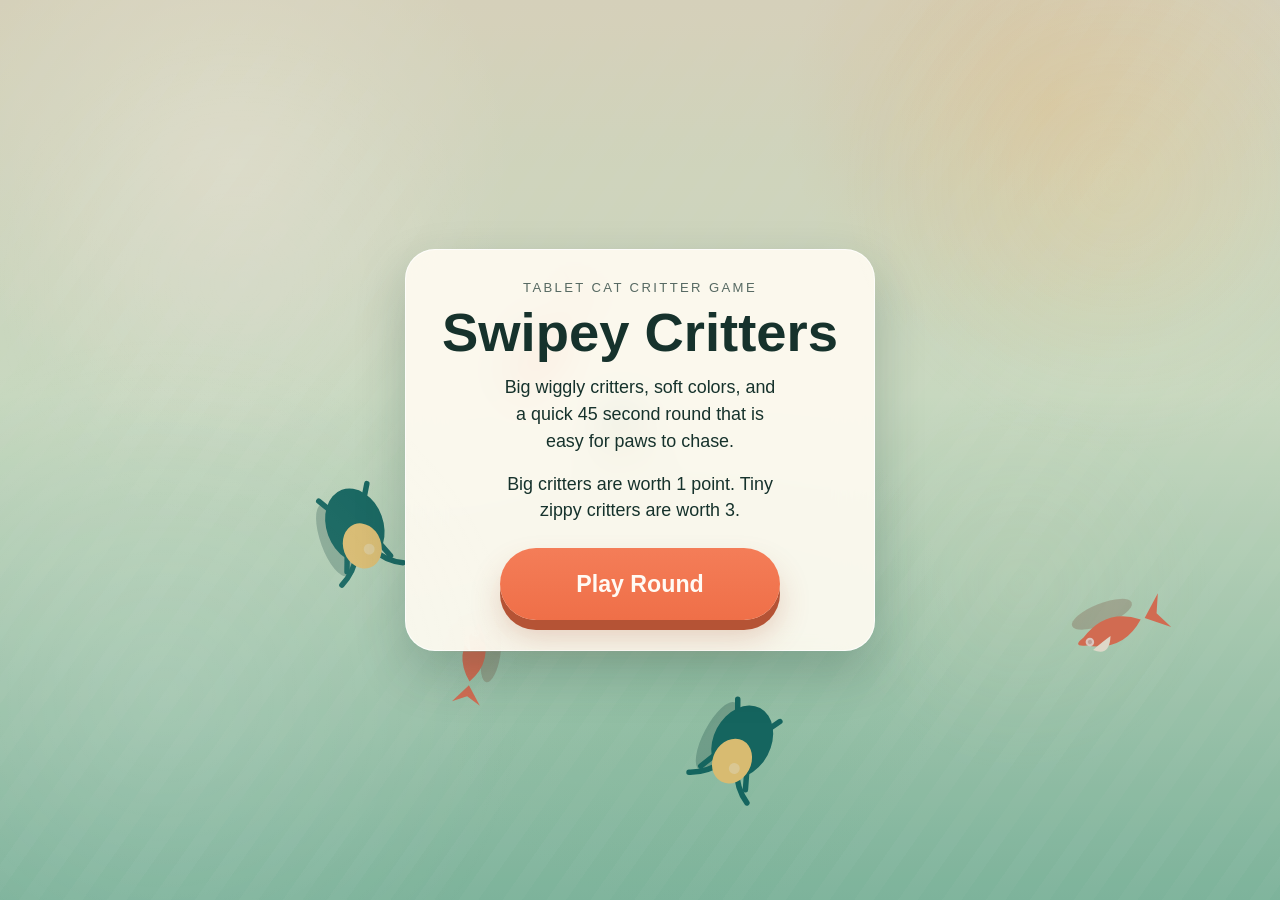
==== index.html @ 0ca6009b "Initial commit" ====
<!DOCTYPE html>
<html lang="en">
  <head>
    <meta charset="UTF-8" />
    <meta
      name="viewport"
      content="width=device-width, initial-scale=1, viewport-fit=cover, user-scalable=no"
    />
    <meta name="theme-color" content="#8fc8ad" />
    <title>Swipey Critters</title>
    <link rel="stylesheet" href="styles.css" />
  </head>
  <body data-phase="idle">
    <main class="app-shell">
      <canvas id="gameCanvas" aria-label="Cat critter game"></canvas>

      <section class="hud" aria-label="Round status">
        <div class="hud-chip">
          <span class="hud-label">Score</span>
          <strong class="hud-value" id="scoreValue">0</strong>
        </div>
        <div class="hud-chip">
          <span class="hud-label">Time</span>
          <strong class="hud-value" id="timeValue">45</strong>
        </div>
      </section>

      <section class="overlay is-visible" id="startOverlay" aria-live="polite">
        <div class="overlay-card">
          <p class="eyebrow">Tablet Cat Critter Game</p>
          <h1>Swipey Critters</h1>
          <p class="overlay-copy">
            Big wiggly critters, soft colors, and a quick 45 second round that is easy for paws to
            chase.
          </p>
          <p class="overlay-copy">
            Big critters are worth 1 point. Tiny zippy critters are worth 3.
          </p>
          <button class="play-button" id="startButton" type="button">Play Round</button>
        </div>
      </section>

      <section class="overlay" id="resultOverlay" aria-live="polite" aria-hidden="true">
        <div class="overlay-card">
          <p class="eyebrow">Round Complete</p>
          <h2>Final Score: <span id="finalScore">0</span></h2>
          <p class="overlay-copy">The critters are lined up and ready for another chase.</p>
          <button class="play-button" id="restartButton" type="button">Play Again</button>
        </div>
      </section>
    </main>

    <script src="script.js"></script>
  </body>
</html>
---- styles.css ----
:root {
  --sand: #f6ead1;
  --cream: rgba(252, 246, 229, 0.82);
  --cream-strong: rgba(255, 251, 241, 0.92);
  --seafoam: #8fc8ad;
  --leaf: #4f9070;
  --deep: #16322c;
  --accent: #ef6f48;
  --accent-shadow: #b55335;
  --shadow: rgba(17, 49, 42, 0.2);
}

* {
  box-sizing: border-box;
}

html,
body {
  margin: 0;
  min-height: 100%;
  overflow: hidden;
}

body {
  font-family: "Trebuchet MS", "Avenir Next", "Segoe UI", sans-serif;
  color: var(--deep);
  touch-action: none;
  overscroll-behavior: none;
  background:
    radial-gradient(circle at 18% 18%, rgba(255, 248, 226, 0.95), transparent 22%),
    radial-gradient(circle at 82% 12%, rgba(255, 177, 91, 0.24), transparent 20%),
    radial-gradient(circle at 54% 72%, rgba(120, 197, 154, 0.2), transparent 28%),
    linear-gradient(180deg, #f6ead1 0%, #e5f3d7 44%, #8fc8ad 100%);
}

body::before,
body::after {
  content: "";
  position: fixed;
  inset: -12%;
  pointer-events: none;
}

body::before {
  background:
    radial-gradient(circle at 25% 35%, rgba(255, 255, 255, 0.22), transparent 18%),
    radial-gradient(circle at 74% 62%, rgba(255, 244, 210, 0.18), transparent 14%),
    repeating-linear-gradient(
      125deg,
      rgba(255, 255, 255, 0.06) 0,
      rgba(255, 255, 255, 0.06) 16px,
      transparent 16px,
      transparent 36px
    );
  opacity: 0.7;
  animation: drift 22s linear infinite;
}

body::after {
  background:
    radial-gradient(circle at 20% 72%, rgba(255, 255, 255, 0.12), transparent 24%),
    radial-gradient(circle at 80% 26%, rgba(255, 232, 181, 0.15), transparent 18%);
  animation: floatGlow 14s ease-in-out infinite alternate;
}

.app-shell {
  position: relative;
  width: 100vw;
  height: 100vh;
  height: 100dvh;
}

#gameCanvas {
  display: block;
  width: 100%;
  height: 100%;
  cursor:
    url("data:image/svg+xml,%3Csvg xmlns='http://www.w3.org/2000/svg' width='40' height='40' viewBox='0 0 40 40'%3E%3Cg fill='%23fff6ee' stroke='%23c96d59' stroke-width='2'%3E%3Cellipse cx='20' cy='24' rx='10' ry='8.5'/%3E%3Ccircle cx='11' cy='14' r='4'/%3E%3Ccircle cx='19' cy='9.5' r='4'/%3E%3Ccircle cx='28' cy='10.5' r='4'/%3E%3Ccircle cx='32.5' cy='18.5' r='3.5'/%3E%3C/g%3E%3Cpath fill='%23ef6f48' d='M17 24c0-2.6 3-4.3 5.2-2.7 2.2-1.6 5.2.1 5.2 2.7 0 3.6-4.1 5.8-5.2 7.2-1.1-1.4-5.2-3.6-5.2-7.2Z'/%3E%3C/svg%3E")
      14 10,
    pointer;
}

.hud {
  position: absolute;
  inset: max(16px, env(safe-area-inset-top)) max(18px, env(safe-area-inset-right)) auto
    max(18px, env(safe-area-inset-left));
  display: flex;
  justify-content: space-between;
  align-items: center;
  gap: 12px;
  pointer-events: none;
  opacity: 0;
  transform: translateY(-12px);
  transition: opacity 180ms ease, transform 180ms ease;
}

body[data-phase="playing"] .hud {
  opacity: 1;
  transform: translateY(0);
}

.hud-chip {
  min-width: 112px;
  padding: 12px 16px;
  border-radius: 18px;
  background: var(--cream);
  border: 1px solid rgba(255, 255, 255, 0.55);
  box-shadow: 0 12px 28px var(--shadow);
  backdrop-filter: blur(12px);
}

.hud-label {
  display: block;
  font-size: 0.74rem;
  letter-spacing: 0.14em;
  text-transform: uppercase;
  opacity: 0.72;
}

.hud-value {
  display: block;
  margin-top: 4px;
  font-size: clamp(1.3rem, 2vw, 1.8rem);
  line-height: 1;
}

.overlay {
  position: absolute;
  inset: 0;
  display: grid;
  place-items: center;
  padding: max(20px, env(safe-area-inset-top)) max(20px, env(safe-area-inset-right))
    max(20px, env(safe-area-inset-bottom)) max(20px, env(safe-area-inset-left));
  background: rgba(17, 49, 42, 0.14);
  opacity: 0;
  visibility: hidden;
  pointer-events: none;
  transition: opacity 220ms ease, visibility 220ms ease;
}

.overlay.is-visible {
  opacity: 1;
  visibility: visible;
  pointer-events: auto;
}

.overlay-card {
  width: min(92vw, 470px);
  padding: 30px 28px;
  border-radius: 30px;
  background: var(--cream-strong);
  border: 1px solid rgba(255, 255, 255, 0.75);
  box-shadow: 0 22px 50px rgba(17, 49, 42, 0.22);
  backdrop-filter: blur(18px);
  text-align: center;
}

.eyebrow {
  margin: 0 0 12px;
  font-size: 0.82rem;
  letter-spacing: 0.18em;
  text-transform: uppercase;
  color: rgba(22, 50, 44, 0.72);
}

h1,
h2 {
  margin: 0;
  font-size: clamp(2rem, 6vw, 3.4rem);
  line-height: 0.94;
}

.overlay-copy {
  margin: 16px auto 0;
  max-width: 28ch;
  font-size: clamp(1rem, 2.4vw, 1.12rem);
  line-height: 1.5;
}

.play-button {
  margin-top: 24px;
  width: min(100%, 280px);
  min-height: 72px;
  border: 0;
  border-radius: 999px;
  padding: 16px 24px;
  font: inherit;
  font-size: clamp(1.15rem, 3vw, 1.45rem);
  font-weight: 700;
  color: #fffaf4;
  background: linear-gradient(180deg, #f47d58 0%, var(--accent) 100%);
  box-shadow: 0 10px 0 0 var(--accent-shadow), 0 18px 30px rgba(176, 83, 53, 0.25);
  transition: transform 120ms ease, box-shadow 120ms ease;
}

.play-button:active {
  transform: translateY(4px);
  box-shadow: 0 6px 0 0 var(--accent-shadow), 0 12px 18px rgba(176, 83, 53, 0.24);
}

@media (pointer: coarse) {
  #gameCanvas {
    cursor: none;
  }
}

@media (orientation: portrait) {
  .hud-chip {
    min-width: 96px;
    padding: 10px 14px;
  }

  .overlay-card {
    width: min(92vw, 400px);
    padding: 26px 22px;
  }
}

@keyframes drift {
  from {
    transform: translate3d(-2%, 0, 0) rotate(0deg);
  }

  to {
    transform: translate3d(2%, -1%, 0) rotate(3deg);
  }
}

@keyframes floatGlow {
  from {
    transform: translate3d(0, -1%, 0) scale(1);
  }

  to {
    transform: translate3d(0, 2%, 0) scale(1.04);
  }
}
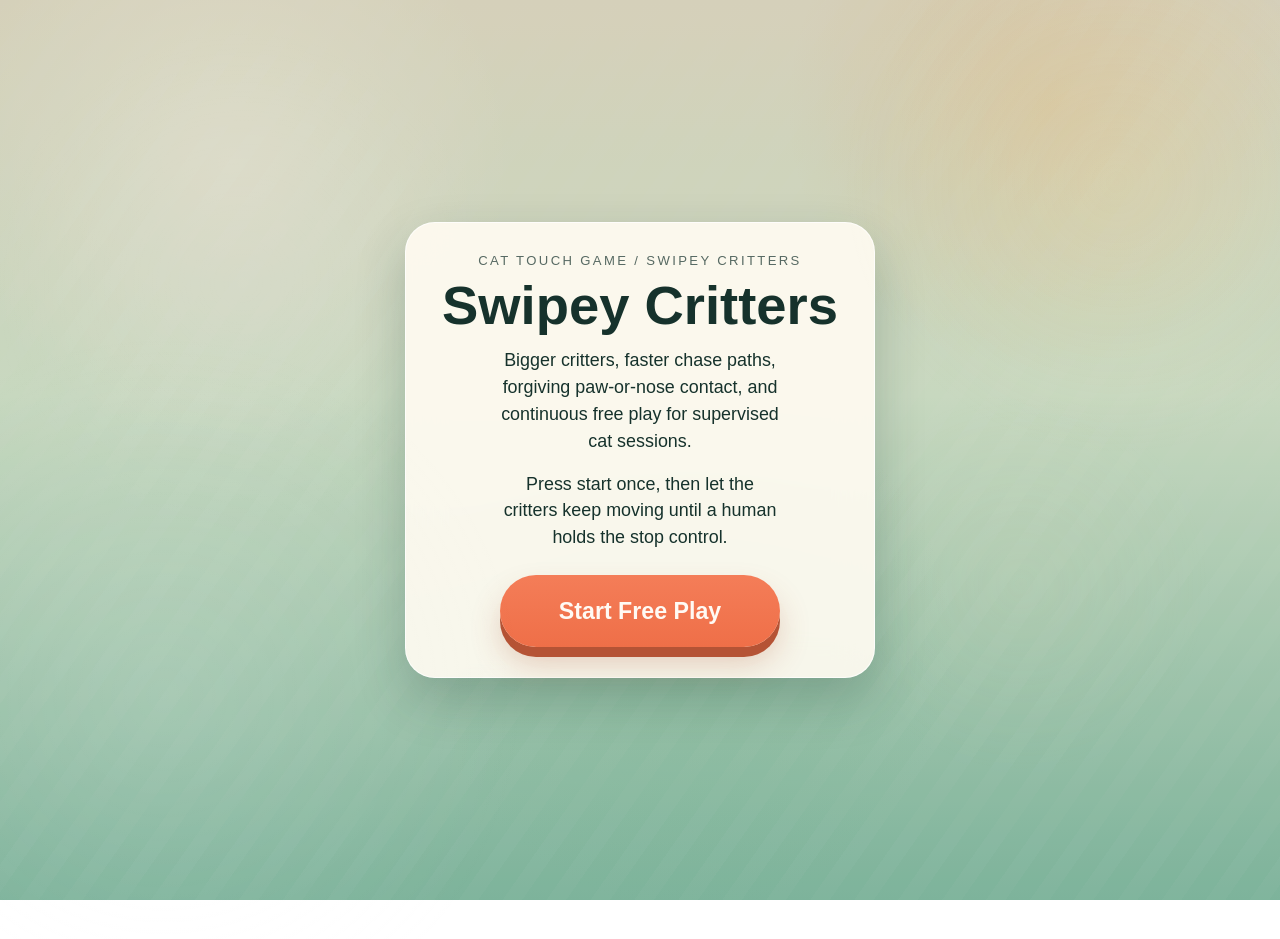
==== commit f194858c: "Implement cat touch game version 2" ====
--- a/index.html
+++ b/index.html
@@ -6,6 +6,9 @@
       name="viewport"
       content="width=device-width, initial-scale=1, viewport-fit=cover, user-scalable=no"
     />
+    <meta name="apple-mobile-web-app-capable" content="yes" />
+    <meta name="mobile-web-app-capable" content="yes" />
+    <meta name="apple-mobile-web-app-status-bar-style" content="black-translucent" />
     <meta name="theme-color" content="#8fc8ad" />
     <title>Swipey Critters</title>
     <link rel="stylesheet" href="styles.css" />
@@ -14,38 +17,55 @@
     <main class="app-shell">
       <canvas id="gameCanvas" aria-label="Cat critter game"></canvas>
 
-      <section class="hud" aria-label="Round status">
-        <div class="hud-chip">
+      <section class="hud" aria-label="Session status">
+        <div class="hud-chip" id="scoreChip">
           <span class="hud-label">Score</span>
           <strong class="hud-value" id="scoreValue">0</strong>
         </div>
         <div class="hud-chip">
-          <span class="hud-label">Time</span>
-          <strong class="hud-value" id="timeValue">45</strong>
+          <span class="hud-label">Session</span>
+          <strong class="hud-value" id="sessionValue">0:00</strong>
         </div>
+        <div class="hud-chip hud-chip--status">
+          <span class="hud-label">Mode</span>
+          <strong class="hud-value hud-value--status" id="statusValue">Ready</strong>
+        </div>
+      </section>
+
+      <section class="control-rail" aria-label="Human controls">
+        <div class="control-rail-copy">
+          <span class="control-rail-label">Human control</span>
+          <strong id="controlHint">Hold to stop play</strong>
+        </div>
+        <button class="hold-button" id="stopButton" type="button" aria-label="Hold to stop play">
+          <span>Hold to Stop</span>
+        </button>
       </section>
 
       <section class="overlay is-visible" id="startOverlay" aria-live="polite">
         <div class="overlay-card">
-          <p class="eyebrow">Tablet Cat Critter Game</p>
+          <p class="eyebrow">Cat Touch Game / Swipey Critters</p>
           <h1>Swipey Critters</h1>
           <p class="overlay-copy">
-            Big wiggly critters, soft colors, and a quick 45 second round that is easy for paws to
-            chase.
+            Bigger critters, faster chase paths, forgiving paw-or-nose contact, and continuous
+            free play for supervised cat sessions.
           </p>
           <p class="overlay-copy">
-            Big critters are worth 1 point. Tiny zippy critters are worth 3.
+            Press start once, then let the critters keep moving until a human holds the stop
+            control.
           </p>
-          <button class="play-button" id="startButton" type="button">Play Round</button>
+          <button class="play-button" id="startButton" type="button">Start Free Play</button>
         </div>
       </section>
 
       <section class="overlay" id="resultOverlay" aria-live="polite" aria-hidden="true">
         <div class="overlay-card">
-          <p class="eyebrow">Round Complete</p>
-          <h2>Final Score: <span id="finalScore">0</span></h2>
-          <p class="overlay-copy">The critters are lined up and ready for another chase.</p>
-          <button class="play-button" id="restartButton" type="button">Play Again</button>
+          <p class="eyebrow">Session Stopped</p>
+          <h2>Score: <span id="finalScore">0</span></h2>
+          <p class="overlay-copy" id="resultSummary">
+            The critters are ready to resume whenever the next supervised session begins.
+          </p>
+          <button class="play-button" id="restartButton" type="button">Start New Session</button>
         </div>
       </section>
     </main>
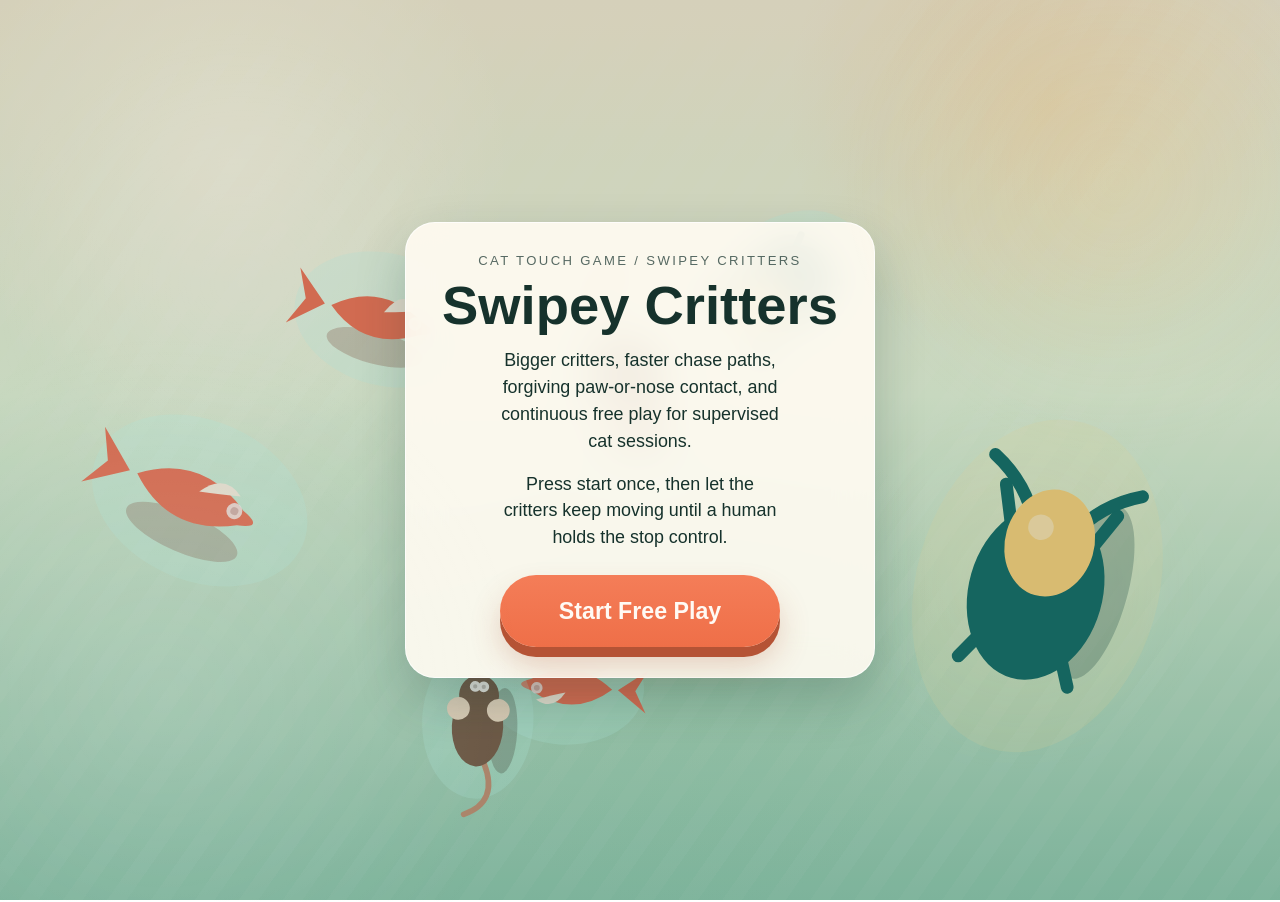
==== commit 86fcc6fc: "v3" ====
--- a/index.html
+++ b/index.html
@@ -37,9 +37,24 @@
           <span class="control-rail-label">Human control</span>
           <strong id="controlHint">Hold to stop play</strong>
         </div>
-        <button class="hold-button" id="stopButton" type="button" aria-label="Hold to stop play">
-          <span>Hold to Stop</span>
-        </button>
+        <div class="control-rail-actions">
+          <button
+            class="utility-button"
+            id="fullscreenButton"
+            type="button"
+            aria-label="Toggle fullscreen"
+          >
+            Enter Fullscreen
+          </button>
+          <button
+            class="hold-button"
+            id="stopButton"
+            type="button"
+            aria-label="Hold to stop play"
+          >
+            <span>Hold to Stop</span>
+          </button>
+        </div>
       </section>
 
       <section class="overlay is-visible" id="startOverlay" aria-live="polite">
--- a/styles.css
+++ b/styles.css
@@ -12,6 +12,7 @@
 
 * {
   box-sizing: border-box;
+  -webkit-tap-highlight-color: transparent;
 }
 
 html,
@@ -26,6 +27,9 @@
   color: var(--deep);
   touch-action: none;
   overscroll-behavior: none;
+  user-select: none;
+  -webkit-user-select: none;
+  -webkit-touch-callout: none;
   background:
     radial-gradient(circle at 18% 18%, rgba(255, 248, 226, 0.95), transparent 22%),
     radial-gradient(circle at 82% 12%, rgba(255, 177, 91, 0.24), transparent 20%),
@@ -74,6 +78,7 @@
   display: block;
   width: 100%;
   height: 100%;
+  touch-action: none;
   cursor:
     url("data:image/svg+xml,%3Csvg xmlns='http://www.w3.org/2000/svg' width='40' height='40' viewBox='0 0 40 40'%3E%3Cg fill='%23fff6ee' stroke='%23c96d59' stroke-width='2'%3E%3Cellipse cx='20' cy='24' rx='10' ry='8.5'/%3E%3Ccircle cx='11' cy='14' r='4'/%3E%3Ccircle cx='19' cy='9.5' r='4'/%3E%3Ccircle cx='28' cy='10.5' r='4'/%3E%3Ccircle cx='32.5' cy='18.5' r='3.5'/%3E%3C/g%3E%3Cpath fill='%23ef6f48' d='M17 24c0-2.6 3-4.3 5.2-2.7 2.2-1.6 5.2.1 5.2 2.7 0 3.6-4.1 5.8-5.2 7.2-1.1-1.4-5.2-3.6-5.2-7.2Z'/%3E%3C/svg%3E")
       14 10,
@@ -85,7 +90,7 @@
   inset: max(16px, env(safe-area-inset-top)) max(18px, env(safe-area-inset-right)) auto
     max(18px, env(safe-area-inset-left));
   display: flex;
-  justify-content: space-between;
+  justify-content: flex-start;
   align-items: center;
   gap: 12px;
   pointer-events: none;
@@ -109,6 +114,11 @@
   backdrop-filter: blur(12px);
 }
 
+.hud-chip--status {
+  margin-left: auto;
+  min-width: 132px;
+}
+
 .hud-label {
   display: block;
   font-size: 0.74rem;
@@ -122,6 +132,103 @@
   margin-top: 4px;
   font-size: clamp(1.3rem, 2vw, 1.8rem);
   line-height: 1;
+}
+
+.hud-value--status {
+  font-size: clamp(1rem, 1.7vw, 1.25rem);
+}
+
+.control-rail {
+  position: absolute;
+  inset: auto max(18px, env(safe-area-inset-right))
+    max(16px, calc(env(safe-area-inset-bottom) + 6px)) max(18px, env(safe-area-inset-left));
+  display: flex;
+  align-items: center;
+  justify-content: space-between;
+  gap: 16px;
+  padding: 14px 16px;
+  border-radius: 24px;
+  background: rgba(252, 246, 229, 0.52);
+  border: 1px solid rgba(255, 255, 255, 0.52);
+  box-shadow: 0 14px 30px rgba(17, 49, 42, 0.16);
+  backdrop-filter: blur(12px);
+  opacity: 0;
+  visibility: hidden;
+  pointer-events: none;
+  transform: translateY(18px);
+  transition: opacity 180ms ease, transform 180ms ease, visibility 180ms ease;
+}
+
+body[data-phase="playing"] .control-rail {
+  opacity: 1;
+  visibility: visible;
+  pointer-events: auto;
+  transform: translateY(0);
+}
+
+.control-rail-copy {
+  min-width: 0;
+}
+
+.control-rail-label {
+  display: block;
+  font-size: 0.72rem;
+  letter-spacing: 0.16em;
+  text-transform: uppercase;
+  opacity: 0.68;
+}
+
+.control-rail-copy strong {
+  display: block;
+  margin-top: 4px;
+  font-size: clamp(0.95rem, 2vw, 1.08rem);
+}
+
+.control-rail-actions {
+  display: flex;
+  align-items: center;
+  gap: 12px;
+}
+
+.utility-button,
+.hold-button {
+  --hold-progress: 0%;
+  position: relative;
+  overflow: hidden;
+  min-width: 168px;
+  min-height: 68px;
+  border: 0;
+  border-radius: 999px;
+  padding: 0 22px;
+  font: inherit;
+  font-size: 1.02rem;
+  font-weight: 700;
+  color: #fffaf4;
+  background: rgba(22, 50, 44, 0.84);
+  box-shadow: inset 0 0 0 1px rgba(255, 255, 255, 0.12);
+}
+
+.utility-button {
+  min-width: 188px;
+  background: rgba(79, 144, 112, 0.92);
+}
+
+.utility-button[disabled] {
+  opacity: 0.55;
+}
+
+.hold-button::before {
+  content: "";
+  position: absolute;
+  inset: 0;
+  width: var(--hold-progress);
+  background: linear-gradient(90deg, rgba(244, 125, 88, 0.82), rgba(239, 111, 72, 0.96));
+  transition: width 90ms linear;
+}
+
+.hold-button span {
+  position: relative;
+  z-index: 1;
 }
 
 .overlay {
@@ -198,6 +305,10 @@
   box-shadow: 0 6px 0 0 var(--accent-shadow), 0 12px 18px rgba(176, 83, 53, 0.24);
 }
 
+body[data-phase="playing"] .overlay {
+  pointer-events: none;
+}
+
 @media (pointer: coarse) {
   #gameCanvas {
     cursor: none;
@@ -205,11 +316,35 @@
 }
 
 @media (orientation: portrait) {
+  .hud {
+    gap: 8px;
+  }
+
   .hud-chip {
     min-width: 96px;
     padding: 10px 14px;
   }
 
+  .hud-chip--status {
+    min-width: 110px;
+  }
+
+  .control-rail {
+    align-items: stretch;
+    flex-direction: column;
+    gap: 12px;
+  }
+
+  .control-rail-actions {
+    width: 100%;
+    flex-direction: column;
+  }
+
+  .utility-button,
+  .hold-button {
+    width: 100%;
+  }
+
   .overlay-card {
     width: min(92vw, 400px);
     padding: 26px 22px;
